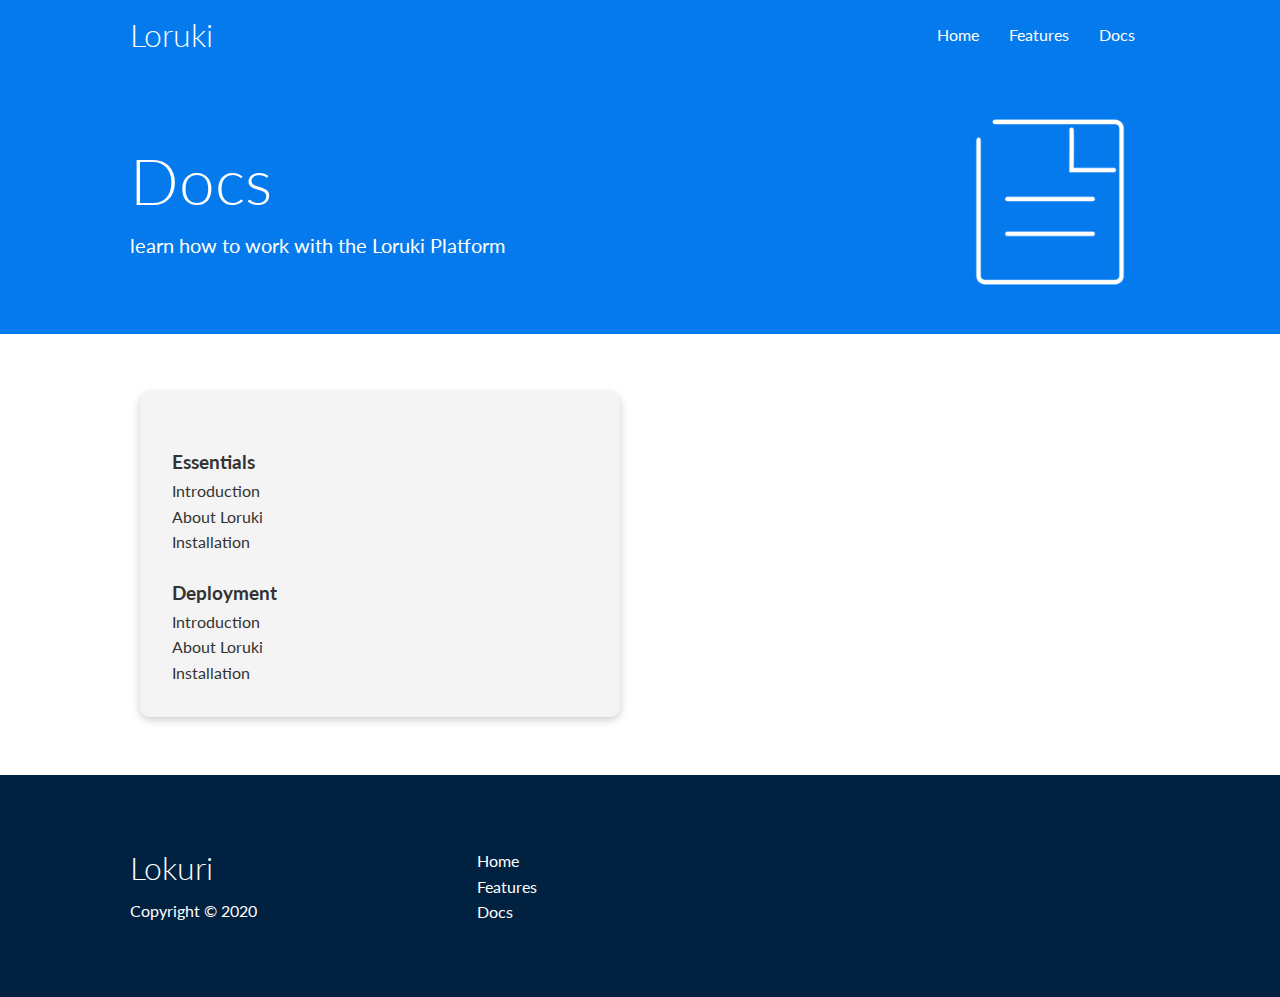
==== docs.html @ 9445d6c5 "worked on docs page" ====
<!DOCTYPE html>
<html lang="en">
<head>
    <meta charset="UTF-8">
    <meta name="viewport" content="width=device-width, initial-scale=1.0">
    <link rel="stylesheet" href="https://cdnjs.cloudflare.com/ajax/libs/font-awesome/6.4.2/css/all.min.css" integrity="sha512-z3gLpd7yknf1YoNbCzqRKc4qyor8gaKU1qmn+CShxbuBusANI9QpRohGBreCFkKxLhei6S9CQXFEbbKuqLg0DA==" crossorigin="anonymous" referrerpolicy="no-referrer" />
    <link rel="stylesheet" href="/css/style.css">
    <link rel="stylesheet" href="/css/utilities.css">
    <title>Loruki | Cloud Hosting For Everyone</title>
</head>
<body>
    <!-- navbar -->
    <div class="navbar">
            <div class="container flex">
                <h1 class="logo">Loruki</h1>
                <nav>
                    <ul>
                        <li> <a href="index.html">Home</a> </li>
                        <li> <a href="features.html">Features</a> </li>
                        <li> <a href="docs.html">Docs</a> </li>
                    </ul>
                </nav>
            </div>
    </div>
    <!-- head  -->
    <section class="docs-head bg-primary py-3">
        <div class="container grid">
            <div>
                <h1 class="xl">Docs</h1>
                <p class="lead">
                   learn how to work with the Loruki Platform
                </p>
            </div>
            <img src="images/docs.png" alt="server">
        </div>
    </section>

    <!-- Docs Main  -->

    <section class="docs-main my-4">

        <div class="container grid">

            <div class="card bg-light p-3">

                <div class="py-2">
                    <h3>Essentials</h3>
                    <ul>
                        <li> <a href="#">Introduction</a> </li>
                        <li> <a href="#">About Loruki</a> </li>
                        <li> <a href="#">Installation</a> </li>
                    </ul>
                </div>

                <div>
                    <h3>Deployment</h3>
                    <ul>
                        <li> <a href="#">Introduction</a> </li>
                        <li> <a href="#">About Loruki</a> </li>
                        <li> <a href="#">Installation</a> </li>
                    </ul>
                </div>

            </div>

        </div>

    </section>


    <!-- Footer  -->
    <footer class="footer bg-dark py-5">

        <div class="container grid grid-3">
            <div>
                <h1>Lokuri</h1>
                <p>Copyright &copy; 2020</p>
            </div>

            <nav>
                <ul>
                    <li> <a href="index.html">Home</a> </li>
                    <li> <a href="features.html">Features</a> </li>
                    <li> <a href="docs.html">Docs</a> </li>
                </ul>
            </nav>

            <div class="social">
                <a href="#"><i class="fab fa-github fa-2x"></i></a>
                <a href="#"><i class="fab fa-facebook fa-2x"></i></a>
                <a href="#"><i class="fab fa-instagram fa-2x"></i></a>
                <a href="#"><i class="fab fa-twitter fa-2x"></i></a>
            </div>
        </div>
    </footer>
</body>
</html>
---- css/style.css ----
@import url('https://fonts.googleapis.com/css2?family=Great+Vibes&family=Inter+Tight:wght@300&family=Lato:wght@300&family=Montserrat&display=swap');

:root {
    --primary-color:#047aed;
    --secondary-color:#1c3fa8;
    --dark-color:#002240;
    --light-color:#f4f4f4;
}

*{
    box-sizing: border-box;
    padding:0;
    margin:0;
}

body{
    font-family: 'Lato','sans-serif';
    color:#333;
    line-height: 1.6;
}

ul {
    list-style-type: none;
}
a {
    text-decoration: none;
    color:#333;
}

h1, h2{
    font-weight: 300;
    line-height: 1.2;
    margin:10px 0px;
}

p{
    margin: 10px 0;
}

img {
    width: 100%;
}

/* navbar styling */
.navbar {
    background-color: var(--primary-color);
    color:#fff;
    height: 70px;
}

.navbar ul {
    display: flex;
}

.navbar a {
    color: #fff;
    padding:10px;
    margin: 0 5px;
}

.navbar a:hover{
    border-bottom: 2px #fff solid;
}

.navbar .flex {
    justify-content: space-between;
}

/* Showcase */

.showcase {
height: 400px;
background-color: var(--primary-color);
color:#fff;
position: relative;
}

.showcase h1{
    font-size: 40px;

}
.showcase p {
    margin: 20px 0;
}

.showcase .grid {
    grid-template-columns: 55% 45%;
    gap: 30px;
    overflow: visible;
}

.showcase-form{
    position: relative;
    top:60px;
    height: 350px;
    max-width: 400px;
    padding:40px;
    z-index: 100;

}

.showcase-form .form-control{
    margin:30px 0;
}

.showcase-form input[type="text"],
.showcase-form input[type="email"] {
border:0;
border-bottom: 1px solid #b4becb;
width: 100%;
padding: 3px;
font-size: 16px;
}

.showcase-form input:focus {
    outline: none;
}

.showcase::before, 
.showcase::after{
    content: '';
    position: absolute;
    height: 100px;
    bottom:-70px;
    right: 0;
    left: 0;
    background-color: #fff;
    transform: skewY(-3deg) ;
    -webkit-transform: skewY(-3deg) ;
    -moz-transform: skewY(-3deg) ;
    -ms-transform: skewY(-3deg) ;
   
}

/* stats */

.stats {
    padding-top: 100px;
}

.stats-heading {
    max-width: 500px;
    margin: auto;
}
.stats .grid h3 {
    font-size: 35px;
}

.stats .grid p {
    font-size: 20px;
    font-weight: bold;
}

/* ClI  */

.cli .grid {
    grid-template-columns: repeat(3,1fr);
    grid-template-rows: repeat(2,1fr);
}

.cli .grid > *:first-child {
    grid-column: 1 / span 2;
    grid-row: 1 / span 2;
}

/* cloud */

.cloud .grid {
    grid-template-columns: 4fr 3fr;
}

/* Languages  */

.languages .flex {
    flex-wrap: wrap;
}

.languages .card {
    text-align: center;
    margin: 18px 10px 40px;
    transition: transform 0.2s ease-in;
    cursor: pointer;
}

.languages .card h4 {
    font-size: 20px;
    margin-bottom: 10px;
}

.languages .card:hover{
    transform: translateY(-15px);

}


/* Features CSS  */

.features-head img, .docs-head img{
    width: 200px;
    justify-self: flex-end;
}
.features-sub-head img {
    width: 300px;
    justify-self: flex-end;
}

.features-main .card > i {
    margin-right: 20px;
}

.features-main .grid {
    padding:30px;
    grid-template-rows: repeat(3,1fr);
}
.features-main .grid >  *:first-child {
    grid-column: 1 / span 3;
}

.features-main .grid > div:nth-child(2){
    grid-column: 1 / span 2;
}


/* Docs css  */



/* Footer  */

.footer .social a {
    margin: 0 10px;
}


/* Tablets and under  */

@media (max-width: 768px) { 

    .grid,
    .showcase .grid,
    .stats .grid,
    .cli .grid,
    .cloud .grid {
        grid-template-columns: 1fr;
        grid-template-rows: 1fr;
    }

    .showcase {
        height: auto;
    }
    .showcase-text {
        text-align: center;
        margin-top: 40px;
    }
    .showcase-form {
        justify-self: center;
        margin: auto;
    }

    .cli .grid > *:first-child {
        grid-column: 1;
        grid-row: 1 ;
    }

}


/* Mobile  */

@media (max-width:500px) {

    .navbar {
        height: 110px;
    }

    .navbar .flex {
        flex-direction: column;
    }

    .navbar ul {
        padding:10px;
        background-color: rgba(0,0,0,0.1);
    }

}
---- css/utilities.css ----
.container{
    max-width: 1100px;
    margin: 0 auto;
    overflow: auto;
    padding:0 40px;
}

.card {
    background-color: #fff;
    color:#333;
    border-radius: 10px;
    box-shadow: 0 3px 10px rgba(0,0,0,0.2);
    padding:20px;
    margin:10px;
}

.btn {
    display: inline-block;
    padding: 10px 30px;
    cursor: pointer;
    background-color: var(--primary-color);
    color:#fff;
    border:none;
    border-radius: 5px;
}

.btn-outline{
    background-color: transparent;
    border: 1px #fff solid;;
}

.btn:hover{
    transform: scale(0.98);
}

/* background and colored buttons  */

.bg-primary, .btn-primary{
    background-color: var(--primary-color);
    color: #fff;
}

.bg-secondary, .btn-secondary{
    background-color: var(--secondary-color);
    color: #fff;
}
.bg-dark, .btn-dark{
    background-color: var(--dark-color);
    color: #fff;
}
.bg-light, .btn-light{
    background-color: var(--light-color);
    color: #333;
}

.bg-primary a, .btn-primary a,
.bg-secondary a, .btn-secondary a,
.bg-dark a, .btn-dark a {
    color: #fff;
}

/* text sizes */

.lead {
    font-size: 20px;
}

.sm {
    font-size: 1rem;
}

.md {
    font-size: 2rem;
}

.lg {
    font-size: 3rem;
}

.xl {
    font-size: 4rem;
}
.text-center{
    text-align:center;
}

.flex {
    display: flex;
    justify-content: center;
    align-items: center;
    height: 100%;
}

.grid{
    display: grid;
    grid-template-columns: repeat(2,1fr);
    gap:20px;
    justify-content: center;
    align-items: center;
    height: 100%;
    /* height: 100%; takes the total height of it's parent */ 
}

.grid-3{
    grid-template-columns: repeat(3,1fr);
}

/* normal Margins */

.m-1 {
    margin: 1rem;
}

.m-2 {
    margin:1.5rem;
}

.m-3 {
    margin:2rem;
}

.m-4 {
    margin: 3rem;
}

.m-5{
    margin: 4rem;
}

/* verticle margin */

.my-1 {
    margin: 1rem 0;
}

.my-2 {
    margin:1.5rem 0;
}

.my-3 {
    margin:2rem 0;
}

.my-4 {
    margin: 3rem 0;
}

.my-5{
    margin: 4rem 0;
}

/* :horizontal margin */
.mx-1 {
    margin: 0 1rem;
}

.mx-2 {
    margin: 0 1.5rem;
}

.mx-3 {
    margin: 0 2rem;
}

.mx-4 {
    margin: 0 3rem;
}

.mx-5{
    margin: 0 4rem;
}


/* Padding */
/* normal Margins */

.p-1 {
    padding: 1rem;
}

.p-2 {
    padding:1.5rem;
}

.p-3 {
    padding:2rem;
}

.p-4 {
    padding: 3rem;
}

.p-5{
    padding: 4rem;
}

/* verticle padding */

.py-1 {
    padding: 1rem 0;
}

.py-2 {
    padding:1.5rem 0;
}

.py-3 {
    padding:2rem 0;
}

.py-4 {
    padding: 3rem 0;
}

.py-5{
    padding: 4rem 0;
}


/* :horizontal margin */
.px-1 {
    padding: 0 1rem;
}

.px-2 {
    padding: 0 1.5rem;
}

.px-3 {
    padding: 0 2rem;
}

.px-4 {
    padding: 0 3rem;
}

.px-5{
    padding: 0 4rem;
}
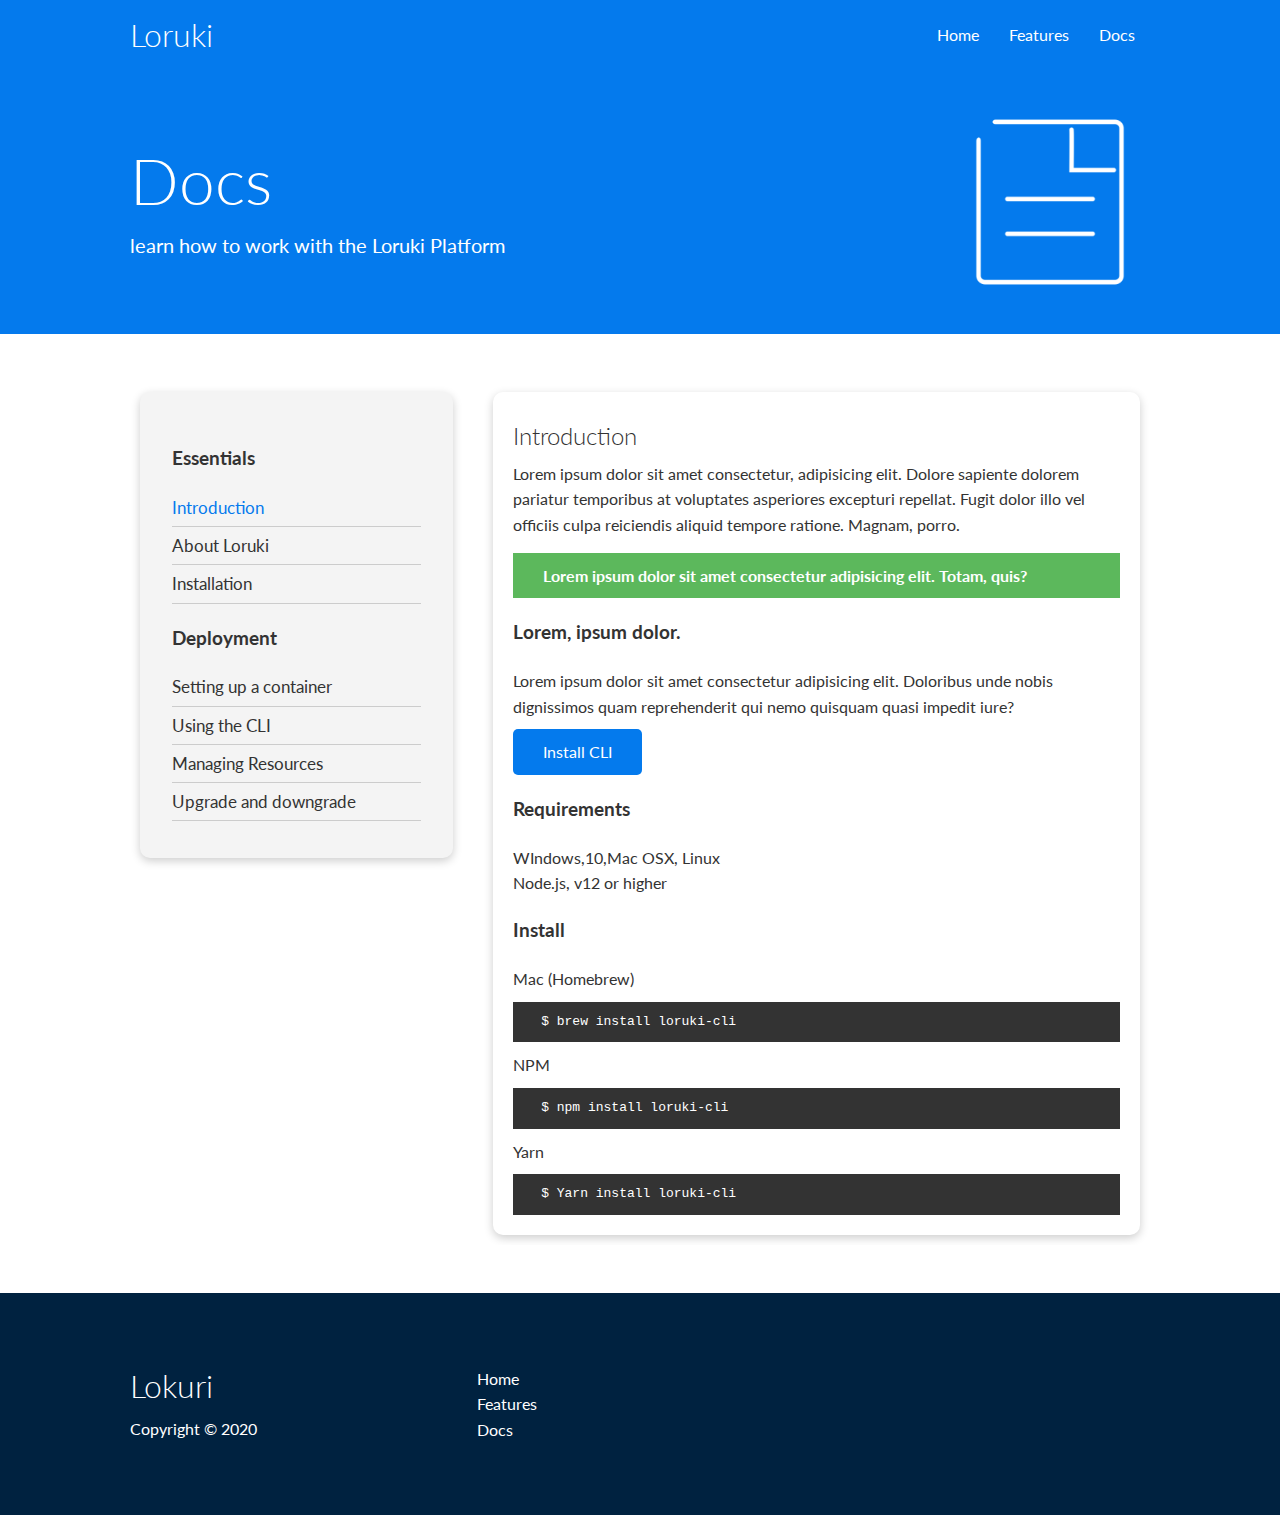
==== commit 66dcfff5: "worked on responsiveness" ====
--- a/docs.html
+++ b/docs.html
@@ -42,31 +42,57 @@
         <div class="container grid">
 
             <div class="card bg-light p-3">
+                <h3 class="my-2">Essentials</h3>
+                <nav>
+                    <ul>
+                        <li><a href="#" class="text-primary">Introduction</a></li>
+                        <li><a href="#">About Loruki</a></li>
+                        <li><a href="#">Installation</a></li>
+                    </ul>
+                </nav>
 
-                <div class="py-2">
-                    <h3>Essentials</h3>
+                <h3 class="my-2">Deployment</h3>
+                <nav>
                     <ul>
-                        <li> <a href="#">Introduction</a> </li>
-                        <li> <a href="#">About Loruki</a> </li>
-                        <li> <a href="#">Installation</a> </li>
+                        <li><a href="#">Setting up a container</a></li>
+                        <li><a href="#">Using the CLI</a></li>
+                        <li><a href="#">Managing Resources</a></li>
+                        <li><a href="#">Upgrade and downgrade</a></li>
                     </ul>
+                </nav>
+            </div>
+            <div class="card">
+                <h2>Introduction</h2>
+                <p>Lorem ipsum dolor sit amet consectetur, adipisicing elit. Dolore sapiente dolorem pariatur temporibus at voluptates asperiores excepturi repellat. Fugit dolor illo vel officiis culpa reiciendis aliquid tempore ratione. Magnam, porro.</p>
+                <div class="alert alert-success">
+                    <i class="fas fa-info"></i> Lorem ipsum dolor sit amet consectetur adipisicing elit. Totam, quis?
                 </div>
+                <h3>Lorem, ipsum dolor.</h3>
+                <p>Lorem ipsum dolor sit amet consectetur adipisicing elit. Doloribus unde nobis dignissimos quam reprehenderit qui nemo quisquam quasi impedit iure?</p>
+                <a href="#" class="btn btn-primary">Install CLI</a>
 
-                <div>
-                    <h3>Deployment</h3>
-                    <ul>
-                        <li> <a href="#">Introduction</a> </li>
-                        <li> <a href="#">About Loruki</a> </li>
-                        <li> <a href="#">Installation</a> </li>
-                    </ul>
-                </div>
+                <h3>Requirements</h3>
 
+                <ul>
+                    <li>WIndows,10,Mac OSX, Linux</li>
+                    <li>Node.js, v12 or higher</li>
+                </ul>
+
+                <h3>Install</h3>
+                <p>Mac (Homebrew)</p>
+                <pre> <code>$ brew install loruki-cli</code> </pre>
+            
+                <p>NPM</p>
+                <pre> <code>$ npm install loruki-cli</code> </pre>
+            
+                <p>Yarn </p>
+                <pre> <code>$ Yarn install loruki-cli</code> </pre>
+            
+            
             </div>
-
         </div>
 
     </section>
-
 
     <!-- Footer  -->
     <footer class="footer bg-dark py-5">
--- a/css/style.css
+++ b/css/style.css
@@ -5,6 +5,9 @@
     --secondary-color:#1c3fa8;
     --dark-color:#002240;
     --light-color:#f4f4f4;
+    --success-color:#5cb85c;
+    --error-color:#d9534f;
+
 }
 
 *{
@@ -39,6 +42,12 @@
 
 img {
     width: 100%;
+}
+
+code, pre {
+    background: #333;
+    color:#fff;
+    padding:10px;
 }
 
 /* navbar styling */
@@ -223,6 +232,26 @@
 
 /* Docs css  */
 
+.docs-main h3 {
+    margin: 20px 0;
+}
+
+.docs-main .grid {
+    grid-template-columns: 1fr 2fr;
+    align-items: flex-start;
+}
+
+.docs-main nav li {
+    font-size: 17px;
+    padding-bottom: 5px;
+    margin-bottom: 5px;
+    border-bottom: 1px #ccc solid;
+}
+
+.docs-main a:hover{
+    font-weight: bold;
+}
+
 
 
 /* Footer  */
@@ -240,7 +269,13 @@
     .showcase .grid,
     .stats .grid,
     .cli .grid,
-    .cloud .grid {
+    .cloud .grid,
+    .features-head .grid,
+    .features-main .grid,
+    .features-sub-head .grid,
+    .docs-head .grid ,
+    .docs-main .grid
+   {
         grid-template-columns: 1fr;
         grid-template-rows: 1fr;
     }
@@ -262,6 +297,22 @@
         grid-row: 1 ;
     }
 
+    /* for features  */
+
+    .features-head ,.features-sub-head ,.docs-head {
+        text-align: center;
+    }
+    .features-head img,.features-sub-head img,.docs-head img {
+        justify-self: center;
+    }
+
+    .features-main .grid >  *:first-child {
+        grid-column: 1;
+    }
+    
+    .features-main .grid > div:nth-child(2){
+        grid-column: 1;
+    }
 }
 
 
--- a/css/utilities.css
+++ b/css/utilities.css
@@ -60,6 +60,23 @@
     color: #fff;
 }
 
+
+/* text colors  */
+
+.text-primary{
+    color: var(--primary-color);
+}
+
+.text-secondary {
+    color: var(--secondary-color);
+}
+.text-dark{
+    color: var(--dark-color);
+}
+.text-light{
+    color: var(--light-color);
+}
+
 /* text sizes */
 
 .lead {
@@ -237,4 +254,25 @@
 
 .px-5{
     padding: 0 4rem;
+}
+
+.alert {
+    background-color: var(--light-color);
+    padding:10px 20px;
+    font-weight: bold;
+    margin: 15px 0;
+
+}
+
+.alert i {
+    margin-right: 10px;
+}
+.alert-success {
+    background-color: var(--success-color);
+    color: #fff;
+}
+
+.alert-error {
+    background-color: var(--error-color);
+    color: #fff;
 }